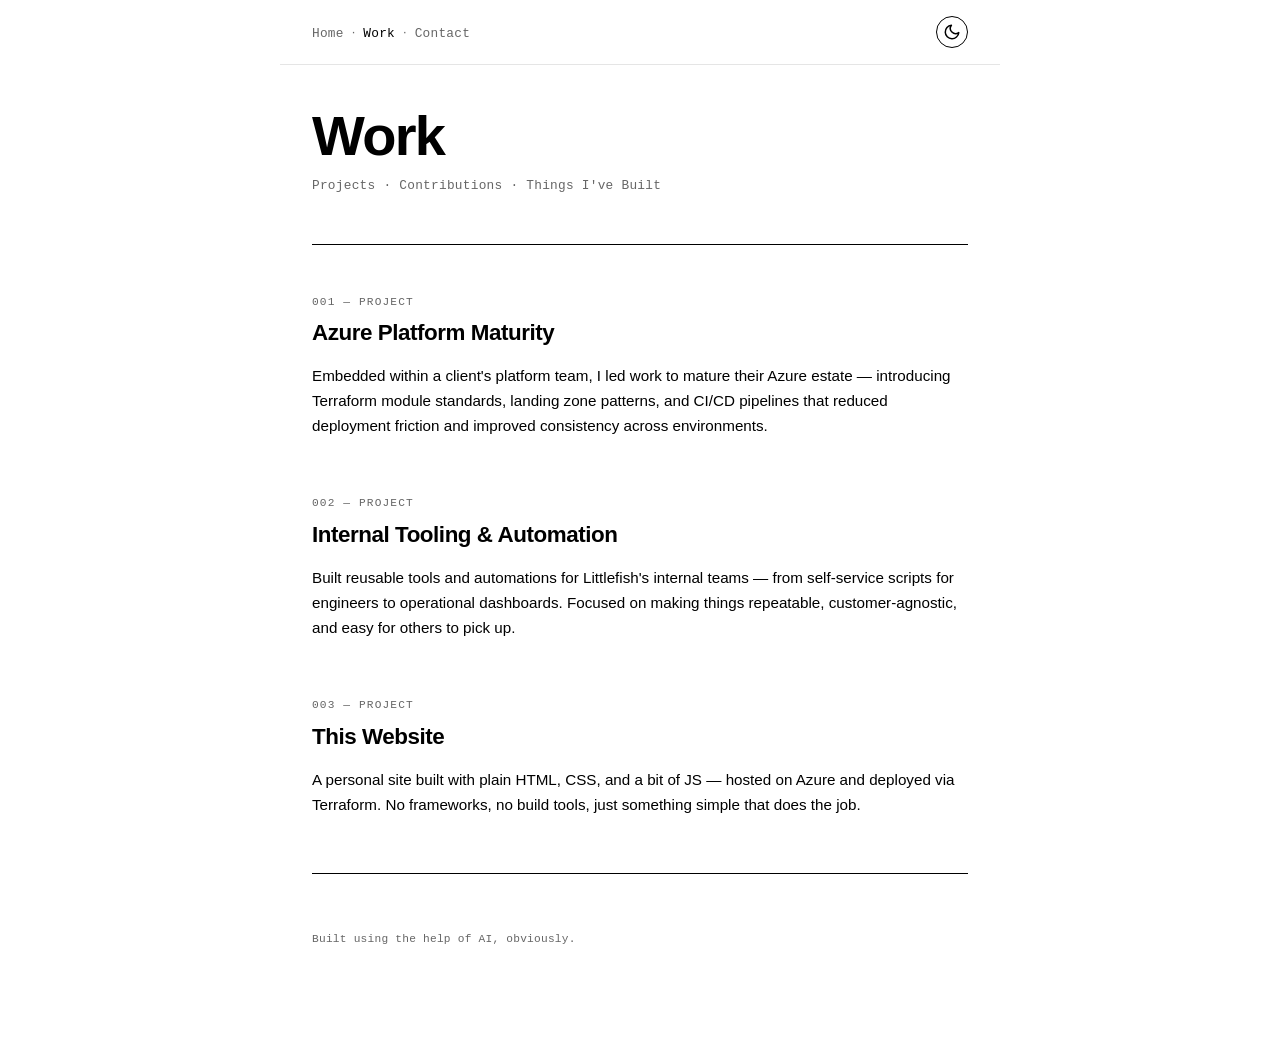
==== src/work.html @ ad44eb59 "feat(ui): enhance navigation and add work page" ====
<!DOCTYPE html>
<html lang="en">
<head>
  <meta charset="UTF-8">
  <meta name="viewport" content="width=device-width, initial-scale=1.0">
  <meta name="description" content="Jack — Projects and work I've been involved in.">
  <title>Jack — Work</title>
  <link rel="stylesheet" href="assets/css/styles.css">
  <script src="assets/js/theme.js"></script>
</head>
<body>

  <div id="custom-cursor" class="cursor cursor--hidden" aria-hidden="true"></div>

  <nav class="nav" aria-label="Main navigation">
    <ul class="nav-list">
      <li><a href="index.html" class="nav-link">Home</a></li>
      <li class="nav-separator" aria-hidden="true">·</li>
      <li><a href="work.html" class="nav-link active">Work</a></li>
      <li class="nav-separator" aria-hidden="true">·</li>
      <li><a href="mailto:jack@itsjack.cloud" class="nav-link">Contact</a></li>
    </ul>
    <button id="theme-toggle" class="theme-toggle" type="button" aria-label="Toggle colour mode">
      <svg class="icon icon-moon" xmlns="http://www.w3.org/2000/svg" width="18" height="18" viewBox="0 0 24 24" fill="none" stroke="currentColor" stroke-width="2" stroke-linecap="round" stroke-linejoin="round"><path d="M21 12.79A9 9 0 1 1 11.21 3 7 7 0 0 0 21 12.79z"/></svg>
      <svg class="icon icon-sun" xmlns="http://www.w3.org/2000/svg" width="18" height="18" viewBox="0 0 24 24" fill="none" stroke="currentColor" stroke-width="2" stroke-linecap="round" stroke-linejoin="round"><circle cx="12" cy="12" r="5"/><line x1="12" y1="1" x2="12" y2="3"/><line x1="12" y1="21" x2="12" y2="23"/><line x1="4.22" y1="4.22" x2="5.64" y2="5.64"/><line x1="18.36" y1="18.36" x2="19.78" y2="19.78"/><line x1="1" y1="12" x2="3" y2="12"/><line x1="21" y1="12" x2="23" y2="12"/><line x1="4.22" y1="19.78" x2="5.64" y2="18.36"/><line x1="18.36" y1="5.64" x2="19.78" y2="4.22"/></svg>
    </button>
  </nav>

  <main class="container">

    <header class="header">
      <h1>Work</h1>
      <p class="subtitle">Projects · Contributions · Things I've Built</p>
    </header>

    <section class="section" aria-labelledby="project-1-title">
      <p class="section-label">001 — Project</p>
      <h2 id="project-1-title" class="section-title">Azure Platform Maturity</h2>
      <div class="card">
        <p>
          Embedded within a client's platform team, I led work to mature their Azure estate —
          introducing Terraform module standards, landing zone patterns, and CI/CD pipelines
          that reduced deployment friction and improved consistency across environments.
        </p>
      </div>
    </section>

    <section class="section" aria-labelledby="project-2-title">
      <p class="section-label">002 — Project</p>
      <h2 id="project-2-title" class="section-title">Internal Tooling & Automation</h2>
      <div class="card">
        <p>
          Built reusable tools and automations for Littlefish's internal teams — from
          self-service scripts for engineers to operational dashboards. Focused on making
          things repeatable, customer-agnostic, and easy for others to pick up.
        </p>
      </div>
    </section>

    <section class="section" aria-labelledby="project-3-title">
      <p class="section-label">003 — Project</p>
      <h2 id="project-3-title" class="section-title">This Website</h2>
      <div class="card">
        <p>
          A personal site built with plain HTML, CSS, and a bit of JS — hosted on Azure
          and deployed via Terraform. No frameworks, no build tools, just something simple
          that does the job.
        </p>
      </div>
    </section>

    <hr class="divider">

    <footer class="footer">
      <p>Built using the help of AI, obviously.</p>
    </footer>

  </main>

  <script src="assets/js/cursor.js"></script>

</body>
</html>
---- src/assets/css/styles.css ----
*,
*::before,
*::after {
  box-sizing: border-box;
  margin: 0;
  padding: 0;
  transition: background-color 0.3s ease, color 0.3s ease, border-color 0.3s ease, fill 0.3s ease, stroke 0.3s ease;
}

:root {
  --color-bg: #ffffff;
  --color-text: #000000;
  --color-border: #000000;
  --color-tag-bg: #000000;
  --color-tag-text: #ffffff;
  --color-muted: #666666;
  --max-width: 720px;
  --transition: 0.3s ease;
  --font-body: "Helvetica Neue", Helvetica, Arial, sans-serif;
  --font-mono: "SF Mono", "Fira Code", "Fira Mono", "Roboto Mono", "Courier New", monospace;
}

@media (prefers-color-scheme: dark) {
  :root:not([data-theme="light"]) {
    --color-bg: #0a0a0a;
    --color-text: #ffffff;
    --color-border: #ffffff;
    --color-tag-bg: #ffffff;
    --color-tag-text: #000000;
    --color-muted: #999999;
  }
}

[data-theme="dark"] {
  --color-bg: #0a0a0a;
  --color-text: #ffffff;
  --color-border: #ffffff;
  --color-tag-bg: #ffffff;
  --color-tag-text: #000000;
  --color-muted: #999999;
}

html {
  font-size: 100%;
  scroll-behavior: smooth;
  -webkit-text-size-adjust: 100%;
}

body {
  font-family: var(--font-body);
  background-color: var(--color-bg);
  color: var(--color-text);
  line-height: 1.65;
  transition: background-color var(--transition), color var(--transition);
  min-height: 100vh;
  cursor: none;
}

a, button, input, textarea, select {
  cursor: none;
}

/* ---- Custom cursor ---- */

.cursor {
  width: 12px;
  height: 12px;
  background: var(--color-text);
  border-radius: 50%;
  position: fixed;
  top: 0;
  left: 0;
  pointer-events: none;
  z-index: 9999;
  transition: background-color var(--transition), transform 0.15s ease;
  transform: translate(-50%, -50%);
}

.cursor--hidden {
  opacity: 0;
}

.cursor--hover {
  transform: translate(-50%, -50%) scale(2.5);
}

/* ---- Layout ---- */

.nav {
  position: sticky;
  top: 0;
  z-index: 100;
  display: flex;
  align-items: center;
  justify-content: space-between;
  width: 100%;
  max-width: var(--max-width);
  margin: 0 auto;
  padding: 1rem 1.5rem;
  background: var(--color-bg);
  border-bottom: 1px solid rgba(0, 0, 0, 0.1);
  transition: background-color var(--transition), border-color var(--transition);
}

[data-theme="dark"] .nav {
  border-bottom-color: rgba(255, 255, 255, 0.1);
}

@media (prefers-color-scheme: dark) {
  :root:not([data-theme="light"]) .nav {
    border-bottom-color: rgba(255, 255, 255, 0.1);
  }
}

.nav-list {
  display: flex;
  align-items: center;
  gap: 0.5rem;
  list-style: none;
}

.nav-link {
  font-family: var(--font-mono);
  font-size: 0.8rem;
  letter-spacing: 0.02em;
  color: var(--color-muted);
  text-decoration: none;
  transition: color var(--transition);
}

.nav-link:hover,
.nav-link.active {
  color: var(--color-text);
}

.nav-separator {
  color: var(--color-muted);
  font-size: 0.8rem;
  user-select: none;
}

.container {
  width: 100%;
  max-width: var(--max-width);
  margin: 0 auto;
  padding: 1rem 1.5rem 4rem;
}

/* ---- Header / Profile ---- */

.header {
  text-align: left;
  padding: 0.5rem 0 3rem;
  border-bottom: 1px solid var(--color-border);
  margin-bottom: 3rem;
}

.profile-pic {
  width: 100px;
  height: 100px;
  border-radius: 50%;
  object-fit: cover;
  border: 2px solid var(--color-border);
  margin-bottom: 1.5rem;
  transition: border-color var(--transition);
}

.header h1 {
  font-size: 2.8rem;
  font-weight: 700;
  margin-bottom: 0.5rem;
  letter-spacing: -0.03em;
  line-height: 1.1;
}

.header .subtitle {
  color: var(--color-muted);
  font-family: var(--font-mono);
  font-size: 0.8rem;
  letter-spacing: 0.02em;
}

/* ---- Theme toggle ---- */

.theme-toggle {
  background: transparent;
  border: 1px solid var(--color-border);
  border-radius: 50%;
  width: 32px;
  height: 32px;
  display: flex;
  align-items: center;
  justify-content: center;
  cursor: none;
  transition: background-color var(--transition), border-color var(--transition);
  font-size: 0.9rem;
  line-height: 1;
  padding: 0;
  flex-shrink: 0;
}

.theme-toggle:focus-visible {
  outline: 2px solid var(--color-text);
  outline-offset: 2px;
}

.theme-toggle .icon {
  color: var(--color-text);
}

.theme-toggle .icon-sun {
  display: none;
}

/* ---- Icons ---- */

.icon {
  color: var(--color-text);
  flex-shrink: 0;
  transition: color var(--transition);
}

/* ---- Sections ---- */

.section {
  margin-bottom: 3.5rem;
}

.section-label {
  font-family: var(--font-mono);
  font-size: 0.7rem;
  font-weight: 400;
  text-transform: uppercase;
  letter-spacing: 0.1em;
  color: var(--color-muted);
  margin-bottom: 0.5rem;
}

.section-title {
  font-size: 1.4rem;
  font-weight: 700;
  letter-spacing: -0.02em;
  color: var(--color-text);
  margin-bottom: 1rem;
  line-height: 1.25;
}

/* ---- Cards ---- */

.card {
  background: var(--color-bg);
  border: none;
  padding: 0;
}

.card + .card {
  margin-top: 0.75rem;
}

.card p {
  color: var(--color-text);
  font-size: 0.95rem;
}

.card p + p {
  margin-top: 0.75rem;
}

/* ---- Tags ---- */

.tags {
  display: flex;
  flex-wrap: wrap;
  gap: 0.5rem;
  list-style: none;
}

.tag {
  background: transparent;
  color: var(--color-text);
  font-family: var(--font-mono);
  font-size: 0.75rem;
  padding: 0.4rem 0.85rem;
  border-radius: 100px;
  border: 1px solid var(--color-border);
  transition: background-color var(--transition), color var(--transition),
    border-color var(--transition);
}

.tag:hover {
  background: var(--color-tag-bg);
  color: var(--color-tag-text);
}

/* ---- Interests grid ---- */

.interests-grid {
  display: grid;
  grid-template-columns: 1fr 1fr;
  gap: 0.75rem;
}

.interest-item {
  background: var(--color-bg);
  border: 1px solid var(--color-border);
  border-radius: 4px;
  padding: 1.25rem 1rem;
  text-align: left;
  transition: background-color var(--transition), border-color var(--transition);
}

.interest-item .icon {
  display: block;
  margin-bottom: 0.5rem;
}

.interest-item span:last-child {
  font-size: 0.8rem;
  font-family: var(--font-mono);
  color: var(--color-text);
  letter-spacing: 0.02em;
}

/* ---- Values grid ---- */

.values-grid {
  display: grid;
  grid-template-columns: 1fr 1fr;
  gap: 0.75rem;
  margin-top: 1.5rem;
}

.value-item {
  background: var(--color-bg);
  border: 1px solid var(--color-border);
  border-radius: 4px;
  padding: 1.25rem 1rem;
  text-align: left;
  transition: background-color var(--transition), border-color var(--transition);
}

.value-item .icon {
  display: block;
  margin-bottom: 0.5rem;
}

.value-title {
  display: block;
  font-size: 0.85rem;
  font-weight: 700;
  margin-bottom: 0.25rem;
  letter-spacing: -0.01em;
}

.value-desc {
  display: block;
  font-size: 0.75rem;
  font-family: var(--font-mono);
  color: var(--color-muted);
  line-height: 1.5;
  letter-spacing: 0.01em;
}

/* ---- Divider ---- */

.divider {
  border: none;
  border-top: 1px solid var(--color-border);
  margin: 3.5rem 0;
  transition: border-color var(--transition);
}

/* ---- Footer ---- */

.footer {
  text-align: left;
  padding: 0 0 1rem;
  color: var(--color-muted);
  font-family: var(--font-mono);
  font-size: 0.7rem;
  letter-spacing: 0.02em;
}

.footer a {
  color: var(--color-text);
  text-decoration: none;
  border-bottom: 1px solid var(--color-border);
  transition: border-color var(--transition);
}

/* ---- Accessibility ---- */

@media (prefers-reduced-motion: reduce) {
  *,
  *::before,
  *::after {
    transition-duration: 0.01ms !important;
    animation-duration: 0.01ms !important;
  }

  html {
    scroll-behavior: auto;
  }
}

/* Hide custom cursor on touch devices */
@media (pointer: coarse) {
  body, a, button, input, textarea, select {
    cursor: auto;
  }

  .cursor {
    display: none;
  }
}

/* ---- Responsive ---- */

@media (min-width: 480px) {
  .nav {
    padding: 1rem 2rem;
  }

  .container {
    padding: 1.5rem 2rem 5rem;
  }

  .header {
    padding: 1rem 0 3rem;
  }

  .header h1 {
    font-size: 3.5rem;
  }

  .profile-pic {
    width: 120px;
    height: 120px;
  }
}
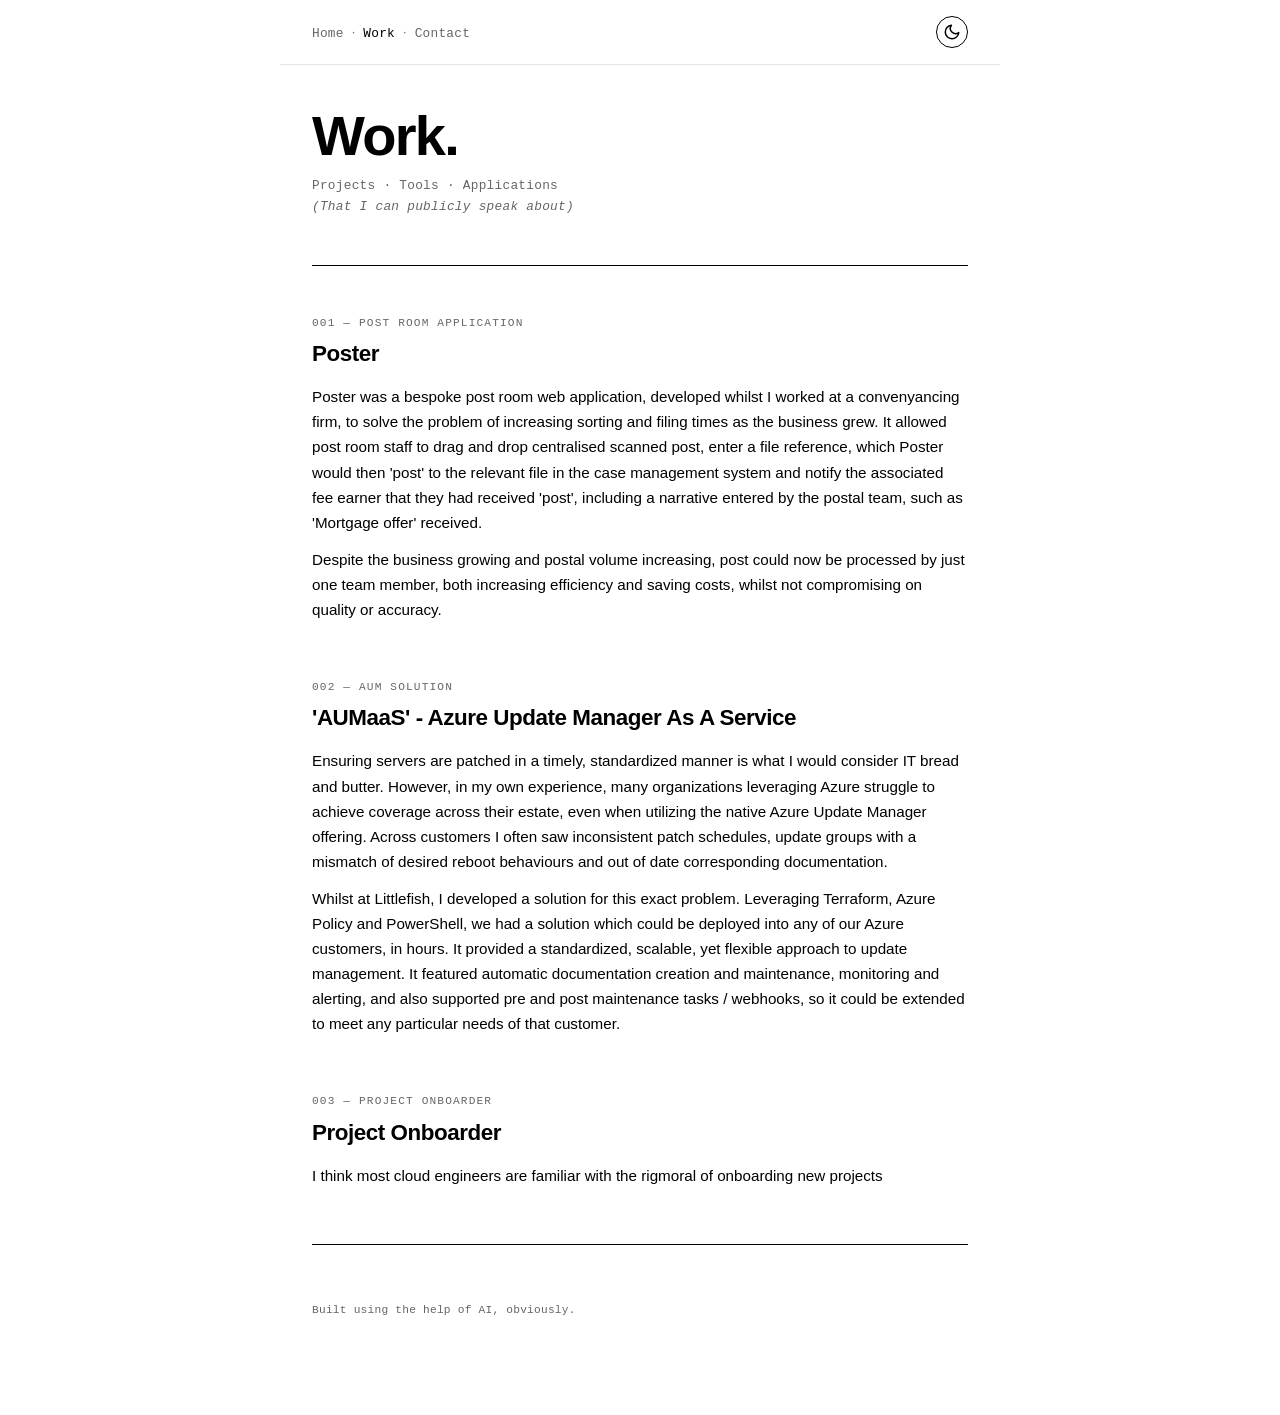
==== commit d326e140: "feat(ui): update titles and improve work descriptions" ====
--- a/src/work.html
+++ b/src/work.html
@@ -4,7 +4,7 @@
   <meta charset="UTF-8">
   <meta name="viewport" content="width=device-width, initial-scale=1.0">
   <meta name="description" content="Jack — Projects and work I've been involved in.">
-  <title>Jack — Work</title>
+  <title>My work 👇🏻</title>
   <link rel="stylesheet" href="assets/css/styles.css">
   <script src="assets/js/theme.js"></script>
 </head>
@@ -18,7 +18,7 @@
       <li class="nav-separator" aria-hidden="true">·</li>
       <li><a href="work.html" class="nav-link active">Work</a></li>
       <li class="nav-separator" aria-hidden="true">·</li>
-      <li><a href="mailto:jack@itsjack.cloud" class="nav-link">Contact</a></li>
+      <li><a href="mailto:hello@itsjack.cloud" class="nav-link">Contact</a></li>
     </ul>
     <button id="theme-toggle" class="theme-toggle" type="button" aria-label="Toggle colour mode">
       <svg class="icon icon-moon" xmlns="http://www.w3.org/2000/svg" width="18" height="18" viewBox="0 0 24 24" fill="none" stroke="currentColor" stroke-width="2" stroke-linecap="round" stroke-linejoin="round"><path d="M21 12.79A9 9 0 1 1 11.21 3 7 7 0 0 0 21 12.79z"/></svg>
@@ -29,42 +29,51 @@
   <main class="container">
 
     <header class="header">
-      <h1>Work</h1>
-      <p class="subtitle">Projects · Contributions · Things I've Built</p>
+      <h1>Work.</h1>
+      <p class="subtitle">Projects · Tools · Applications</p>
+      <p class="subtitle"><em>(That I can publicly speak about)</em></p>
     </header>
 
     <section class="section" aria-labelledby="project-1-title">
-      <p class="section-label">001 — Project</p>
-      <h2 id="project-1-title" class="section-title">Azure Platform Maturity</h2>
+      <p class="section-label">001 — Post Room Application</p>
+      <h2 id="project-1-title" class="section-title">Poster</h2>
       <div class="card">
         <p>
-          Embedded within a client's platform team, I led work to mature their Azure estate —
-          introducing Terraform module standards, landing zone patterns, and CI/CD pipelines
-          that reduced deployment friction and improved consistency across environments.
+          Poster was a bespoke post room web application, developed whilst I worked at a convenyancing firm, to solve the problem of
+          increasing sorting and filing times as the business grew. It allowed post room staff to drag and drop centralised scanned post, 
+          enter a file reference, which Poster would then 'post' to the relevant file in the case management system and notify the 
+          associated fee earner that they had received 'post', including a narrative entered by the postal team, such as 'Mortgage offer' received.
+        </p>
+        <p>
+          Despite the business growing and postal volume increasing, post could now be processed by just one team member, both increasing efficiency and saving costs,
+          whilst not compromising on quality or accuracy.
         </p>
       </div>
     </section>
 
     <section class="section" aria-labelledby="project-2-title">
-      <p class="section-label">002 — Project</p>
-      <h2 id="project-2-title" class="section-title">Internal Tooling & Automation</h2>
+      <p class="section-label">002 — AUM Solution</p>
+      <h2 id="project-2-title" class="section-title">'AUMaaS' - Azure Update Manager As A Service</h2>
       <div class="card">
         <p>
-          Built reusable tools and automations for Littlefish's internal teams — from
-          self-service scripts for engineers to operational dashboards. Focused on making
-          things repeatable, customer-agnostic, and easy for others to pick up.
+          Ensuring servers are patched in a timely, standardized manner is what I would consider IT bread and butter. However, in my own experience, many organizations
+          leveraging Azure struggle to achieve coverage across their estate, even when utilizing the native Azure Update Manager offering. Across customers I often saw inconsistent patch schedules, 
+          update groups with a mismatch of desired reboot behaviours and out of date corresponding documentation.
+        </p>
+        <p>
+          Whilst at Littlefish, I developed a solution for this exact problem. Leveraging Terraform, Azure Policy and PowerShell, we had a solution which could be deployed into any of our 
+          Azure customers, in hours. It provided a standardized, scalable, yet flexible approach to update management. It featured automatic documentation creation and maintenance, monitoring and alerting,
+          and also supported pre and post maintenance tasks / webhooks, so it could be extended to meet any particular needs of that customer.
         </p>
       </div>
     </section>
 
     <section class="section" aria-labelledby="project-3-title">
-      <p class="section-label">003 — Project</p>
-      <h2 id="project-3-title" class="section-title">This Website</h2>
+      <p class="section-label">003 — Project Onboarder</p>
+      <h2 id="project-3-title" class="section-title">Project Onboarder</h2>
       <div class="card">
         <p>
-          A personal site built with plain HTML, CSS, and a bit of JS — hosted on Azure
-          and deployed via Terraform. No frameworks, no build tools, just something simple
-          that does the job.
+          I think most cloud engineers are familiar with the rigmoral of onboarding new projects 
         </p>
       </div>
     </section>
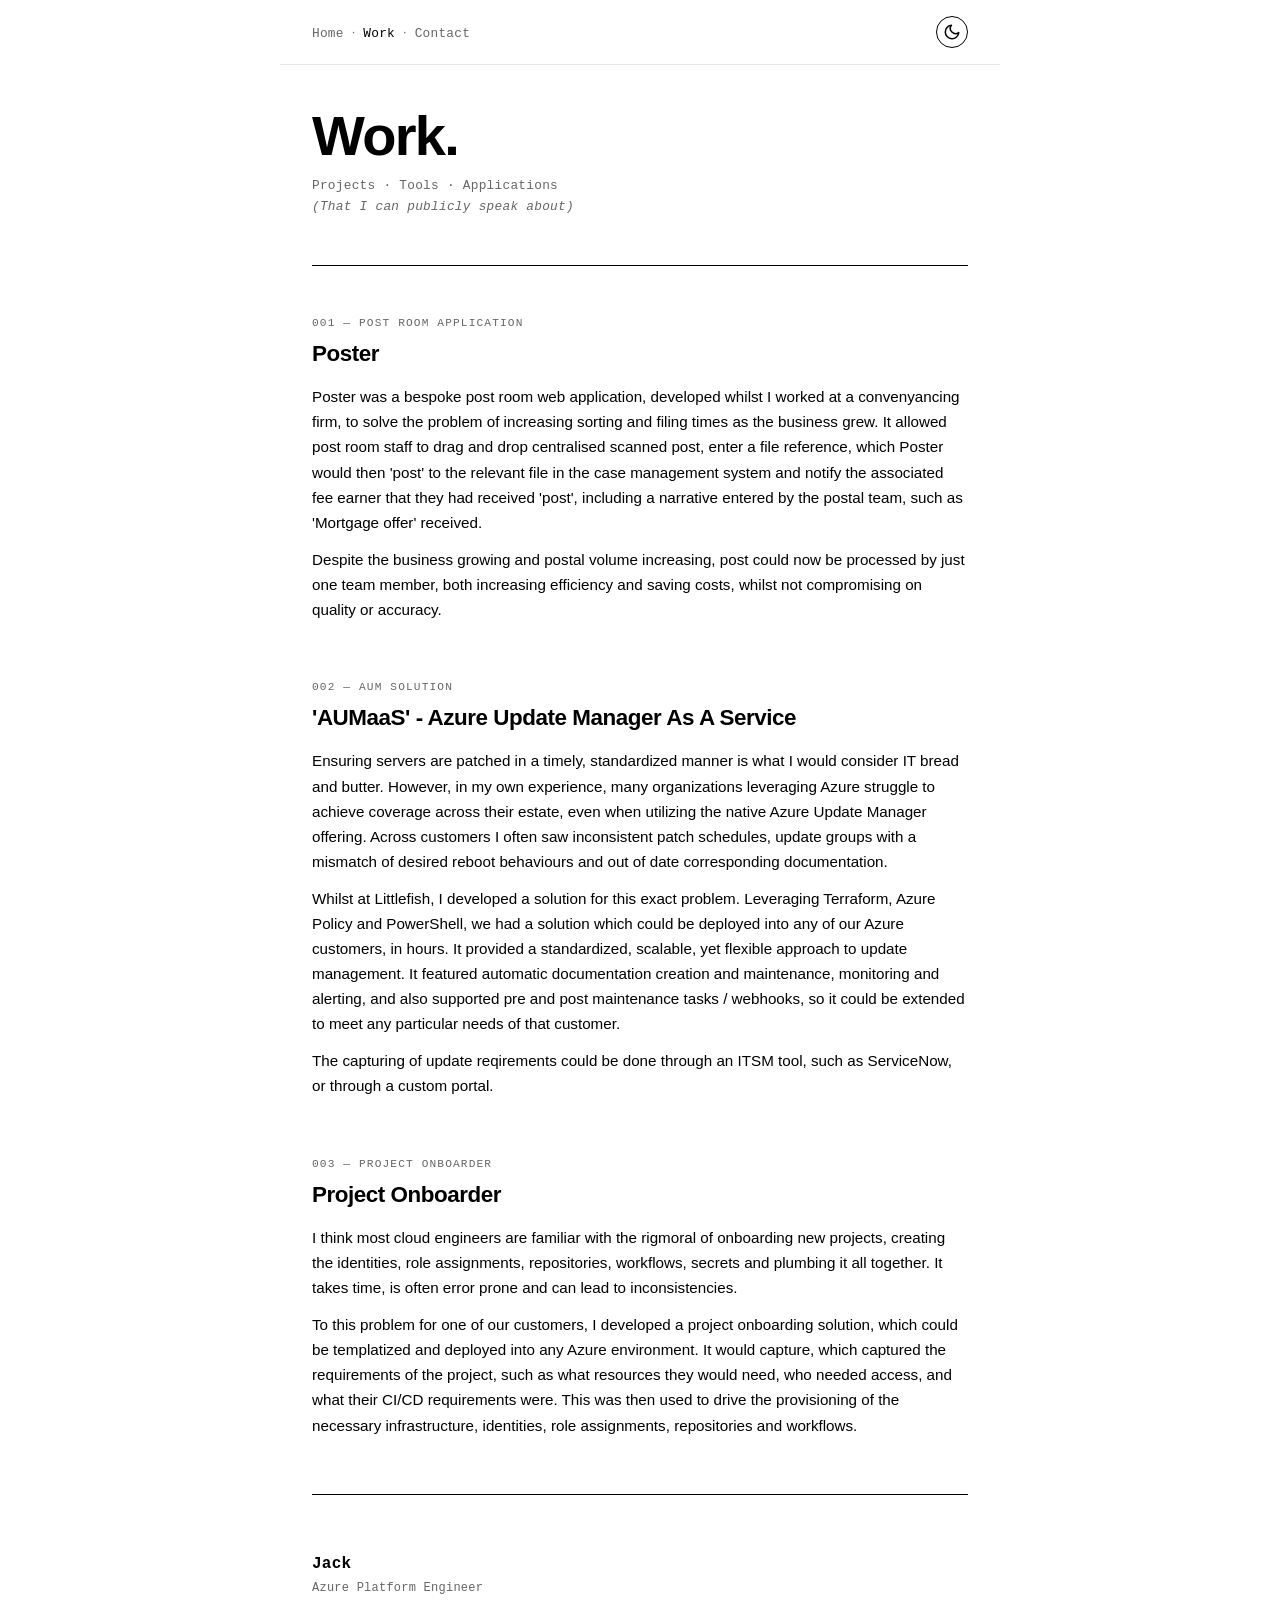
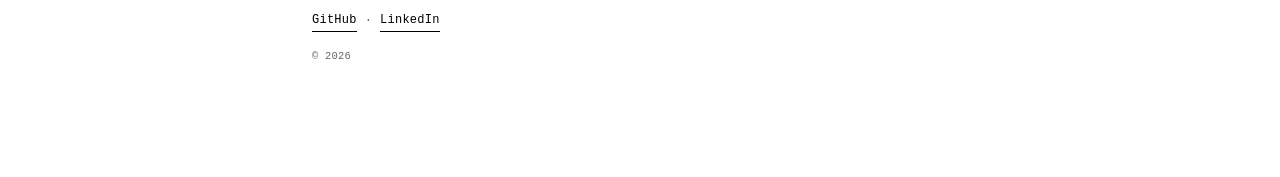
==== commit d13eecb0: "feat(ui): enhance interest section and update footer" ====
--- a/src/work.html
+++ b/src/work.html
@@ -5,6 +5,7 @@
   <meta name="viewport" content="width=device-width, initial-scale=1.0">
   <meta name="description" content="Jack — Projects and work I've been involved in.">
   <title>My work 👇🏻</title>
+  <link rel="icon" type="image/svg+xml" href="assets/img/favicon.svg">
   <link rel="stylesheet" href="assets/css/styles.css">
   <script src="assets/js/theme.js"></script>
 </head>
@@ -65,6 +66,9 @@
           Azure customers, in hours. It provided a standardized, scalable, yet flexible approach to update management. It featured automatic documentation creation and maintenance, monitoring and alerting,
           and also supported pre and post maintenance tasks / webhooks, so it could be extended to meet any particular needs of that customer.
         </p>
+        <p>
+          The capturing of update reqirements could be done through an ITSM tool, such as ServiceNow, or through a custom portal.
+        </p>
       </div>
     </section>
 
@@ -73,15 +77,31 @@
       <h2 id="project-3-title" class="section-title">Project Onboarder</h2>
       <div class="card">
         <p>
-          I think most cloud engineers are familiar with the rigmoral of onboarding new projects 
+          I think most cloud engineers are familiar with the rigmoral of onboarding new projects, creating the identities, role assignments,
+          repositories, workflows, secrets and plumbing it all together. It takes time, is often error prone and can lead to inconsistencies.
         </p>
+        <p>
+          To this problem for one of our customers, I developed a project onboarding solution, which could be templatized and deployed 
+          into any Azure environment. It would capture, which captured the requirements of the project, such as what resources they would need,
+          who needed access, and what their CI/CD requirements were. This was then used to drive the provisioning of the necessary infrastructure, identities, role assignments, repositories and workflows.
+        </p>
+        <p>
       </div>
     </section>
 
     <hr class="divider">
 
     <footer class="footer">
-      <p>Built using the help of AI, obviously.</p>
+      <div class="footer-top">
+        <p class="footer-name">Jack</p>
+        <p class="footer-role">Azure Platform Engineer</p>
+      </div>
+      <div class="footer-links">
+        <a href="https://github.com/hello-itsjack" target="_blank" rel="noopener noreferrer">GitHub</a>
+        <span class="footer-sep" aria-hidden="true">&middot;</span>
+        <a href="https://www.linkedin.com/in/itsjack" target="_blank" rel="noopener noreferrer">LinkedIn</a>
+      </div>
+      <p class="footer-note">&copy; 2026</p>
     </footer>
 
   </main>
--- a/src/assets/css/styles.css
+++ b/src/assets/css/styles.css
@@ -301,24 +301,41 @@
 }
 
 .interest-item {
-  background: var(--color-bg);
-  border: 1px solid var(--color-border);
+  position: relative;
   border-radius: 4px;
-  padding: 1.25rem 1rem;
-  text-align: left;
-  transition: background-color var(--transition), border-color var(--transition);
-}
-
-.interest-item .icon {
-  display: block;
-  margin-bottom: 0.5rem;
-}
-
-.interest-item span:last-child {
-  font-size: 0.8rem;
-  font-family: var(--font-mono);
-  color: var(--color-text);
-  letter-spacing: 0.02em;
+  overflow: hidden;
+  aspect-ratio: 4 / 3;
+  background: var(--color-surface);
+  display: flex;
+  align-items: flex-end;
+}
+
+.interest-item img {
+  position: absolute;
+  inset: 0;
+  width: 100%;
+  height: 100%;
+  object-fit: cover;
+  object-position: center center;
+  filter: grayscale(100%);
+}
+
+.interest-item::after {
+  content: '';
+  position: absolute;
+  inset: 0;
+  background: linear-gradient(to top, rgba(0,0,0,0.55) 0%, transparent 60%);
+}
+
+.interest-item span {
+  position: relative;
+  z-index: 1;
+  padding: 1rem;
+  font-family: var(--font-body);
+  font-size: 1.1rem;
+  font-weight: 700;
+  color: #ffffff;
+  letter-spacing: -0.02em;
 }
 
 /* ---- Values grid ---- */
@@ -374,18 +391,56 @@
 
 .footer {
   text-align: left;
-  padding: 0 0 1rem;
-  color: var(--color-muted);
-  font-family: var(--font-mono);
-  font-size: 0.7rem;
+  padding: 0 0 2rem;
+  color: var(--color-muted);
+  font-family: var(--font-mono);
+  font-size: 0.75rem;
   letter-spacing: 0.02em;
 }
 
-.footer a {
+.footer-top {
+  margin-bottom: 0.75rem;
+}
+
+.footer-name {
+  font-family: var(--font-heading);
+  font-size: 1rem;
+  font-weight: 700;
+  color: var(--color-text);
+  margin: 0;
+}
+
+.footer-role {
+  margin: 0.15rem 0 0;
+  color: var(--color-muted);
+}
+
+.footer-links {
+  display: flex;
+  gap: 0.5rem;
+  align-items: center;
+  margin-bottom: 1rem;
+}
+
+.footer-links a {
   color: var(--color-text);
   text-decoration: none;
   border-bottom: 1px solid var(--color-border);
   transition: border-color var(--transition);
+}
+
+.footer-links a:hover {
+  border-color: var(--color-text);
+}
+
+.footer-sep {
+  color: var(--color-muted);
+}
+
+.footer-note {
+  margin: 0;
+  color: var(--color-muted);
+  font-size: 0.65rem;
 }
 
 /* ---- Accessibility ---- */
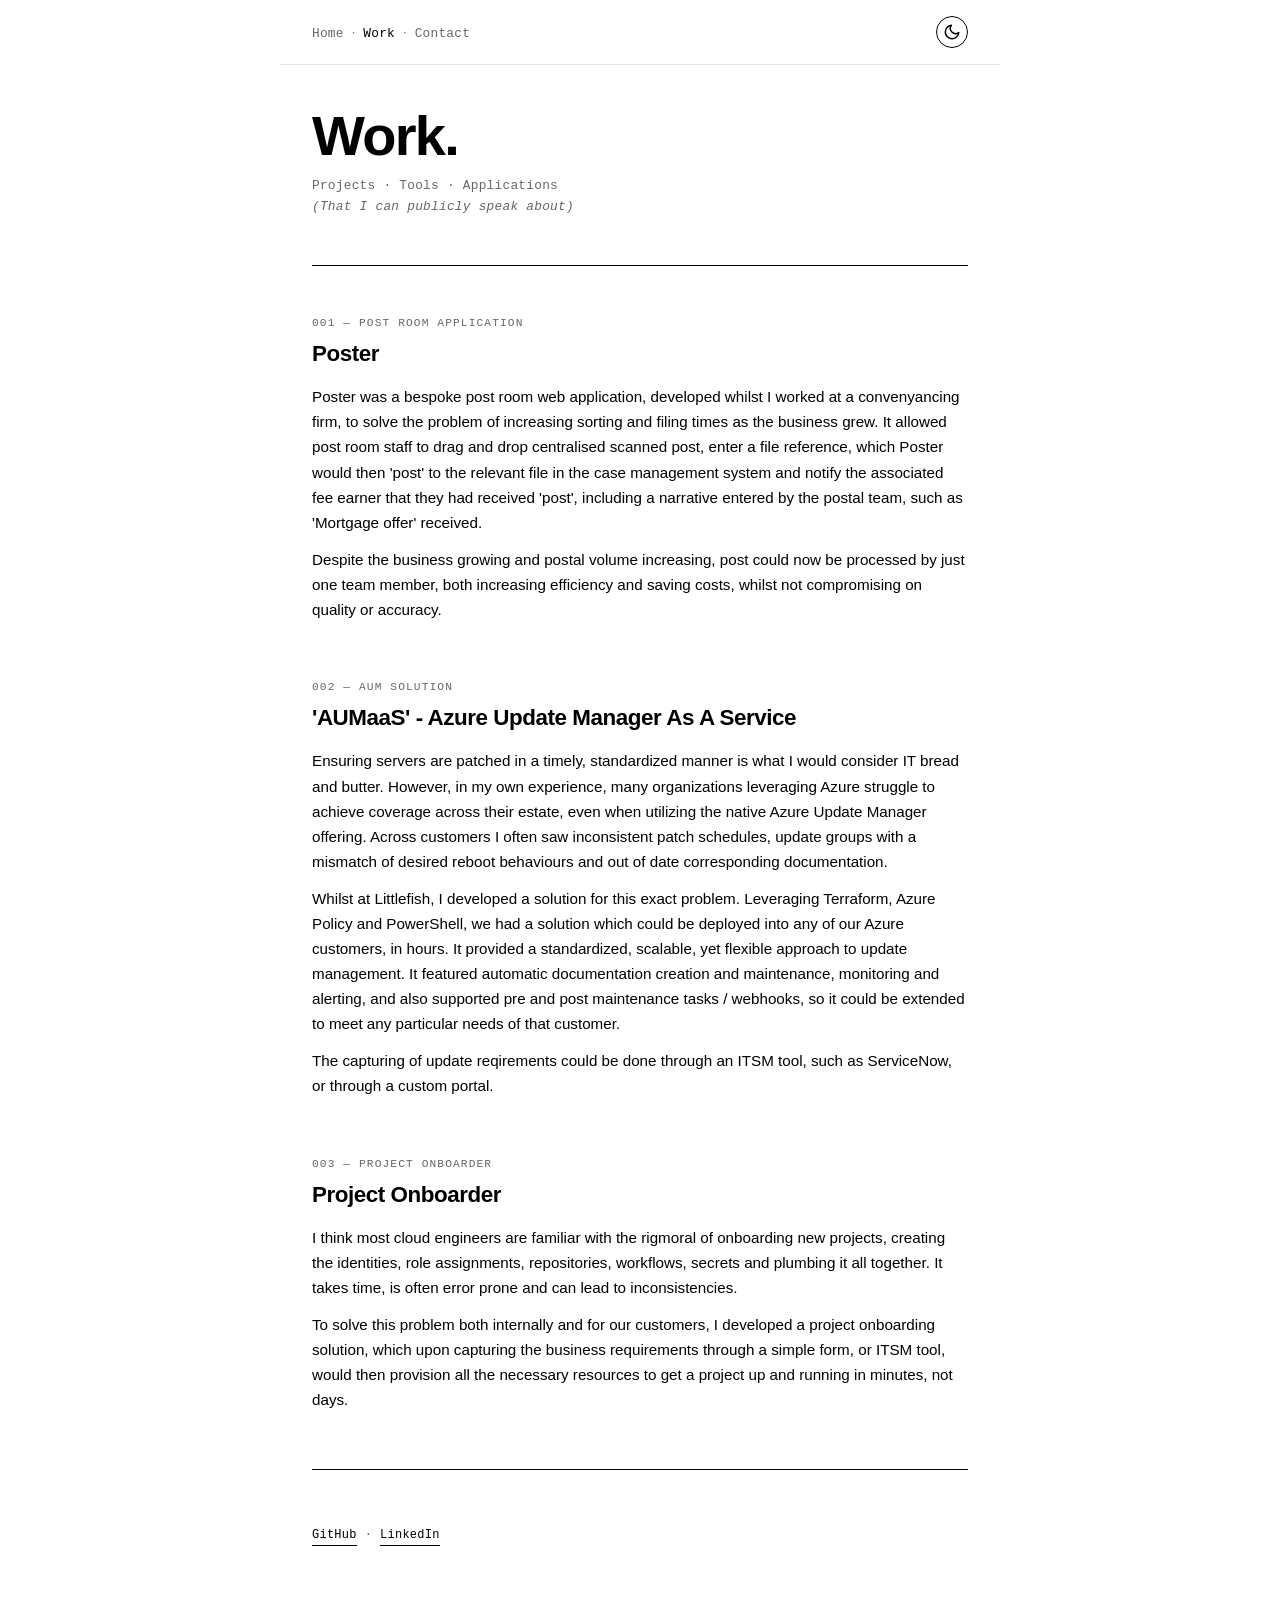
==== commit d880c8ff: "feat(ui): update technology section and footer links" ====
--- a/src/work.html
+++ b/src/work.html
@@ -81,9 +81,8 @@
           repositories, workflows, secrets and plumbing it all together. It takes time, is often error prone and can lead to inconsistencies.
         </p>
         <p>
-          To this problem for one of our customers, I developed a project onboarding solution, which could be templatized and deployed 
-          into any Azure environment. It would capture, which captured the requirements of the project, such as what resources they would need,
-          who needed access, and what their CI/CD requirements were. This was then used to drive the provisioning of the necessary infrastructure, identities, role assignments, repositories and workflows.
+          To solve this problem both internally and for our customers, I developed a project onboarding solution, which upon
+          capturing the business requirements through a simple form, or ITSM tool, would then provision all the necessary resources to get a project up and running in minutes, not days.
         </p>
         <p>
       </div>
@@ -92,16 +91,15 @@
     <hr class="divider">
 
     <footer class="footer">
-      <div class="footer-top">
-        <p class="footer-name">Jack</p>
-        <p class="footer-role">Azure Platform Engineer</p>
+      <!-- <div class="footer-top">
+        <p class="footer-name">Jack Huddlestone</p>
+      </div> -->
+      <div class="footer-links">
+        <a href="https://github.com/juddlestone" target="_blank" rel="noopener noreferrer">GitHub</a>
+        <span class="footer-sep" aria-hidden="true">&middot;</span>
+        <a href="https://www.linkedin.com/in/jackth/" target="_blank" rel="noopener noreferrer">LinkedIn</a>
       </div>
-      <div class="footer-links">
-        <a href="https://github.com/hello-itsjack" target="_blank" rel="noopener noreferrer">GitHub</a>
-        <span class="footer-sep" aria-hidden="true">&middot;</span>
-        <a href="https://www.linkedin.com/in/itsjack" target="_blank" rel="noopener noreferrer">LinkedIn</a>
-      </div>
-      <p class="footer-note">&copy; 2026</p>
+      <!-- <p class="footer-note">&copy; 2026</p> -->
     </footer>
 
   </main>
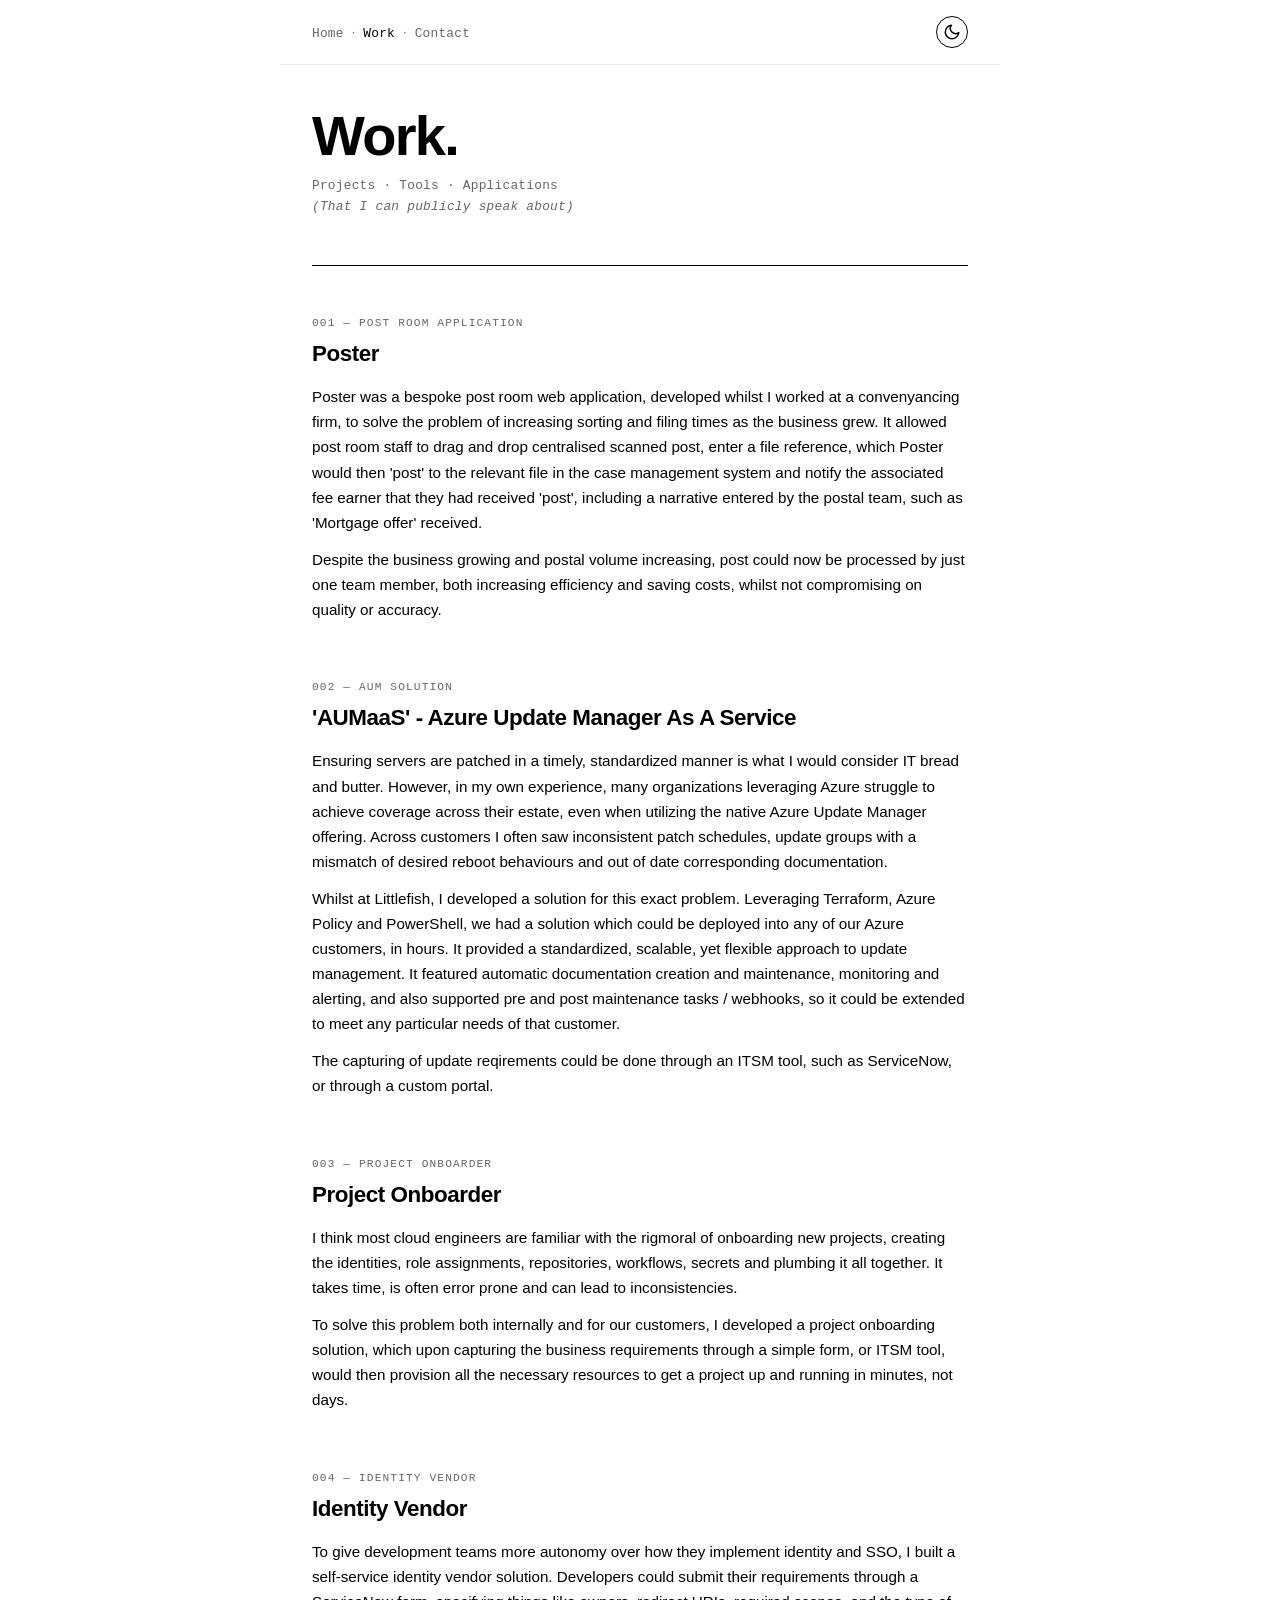
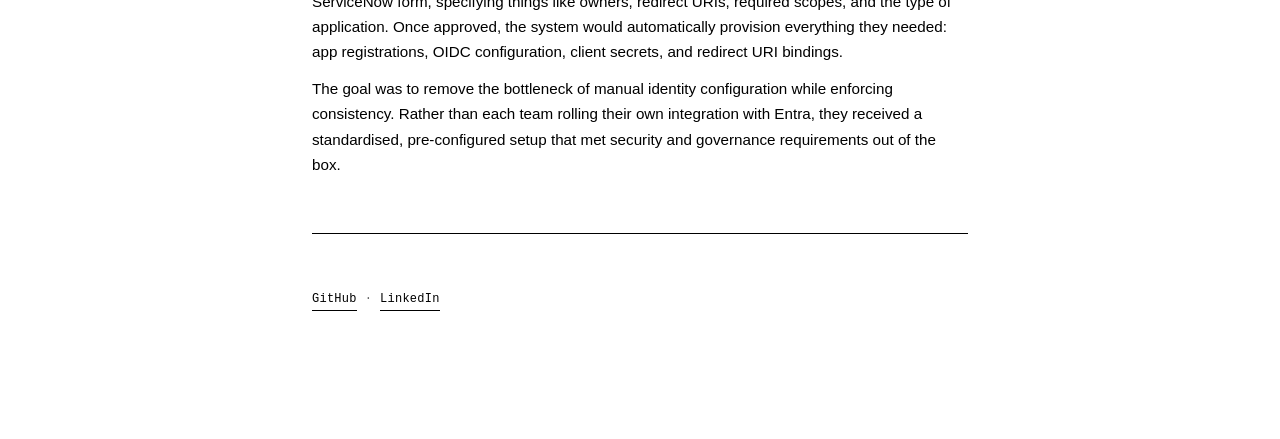
==== commit 17de7952: "feat(work): add new project section for Identity Vendor with detailed description" ====
--- a/src/work.html
+++ b/src/work.html
@@ -41,8 +41,8 @@
       <div class="card">
         <p>
           Poster was a bespoke post room web application, developed whilst I worked at a convenyancing firm, to solve the problem of
-          increasing sorting and filing times as the business grew. It allowed post room staff to drag and drop centralised scanned post, 
-          enter a file reference, which Poster would then 'post' to the relevant file in the case management system and notify the 
+          increasing sorting and filing times as the business grew. It allowed post room staff to drag and drop centralised scanned post,
+          enter a file reference, which Poster would then 'post' to the relevant file in the case management system and notify the
           associated fee earner that they had received 'post', including a narrative entered by the postal team, such as 'Mortgage offer' received.
         </p>
         <p>
@@ -58,11 +58,11 @@
       <div class="card">
         <p>
           Ensuring servers are patched in a timely, standardized manner is what I would consider IT bread and butter. However, in my own experience, many organizations
-          leveraging Azure struggle to achieve coverage across their estate, even when utilizing the native Azure Update Manager offering. Across customers I often saw inconsistent patch schedules, 
+          leveraging Azure struggle to achieve coverage across their estate, even when utilizing the native Azure Update Manager offering. Across customers I often saw inconsistent patch schedules,
           update groups with a mismatch of desired reboot behaviours and out of date corresponding documentation.
         </p>
         <p>
-          Whilst at Littlefish, I developed a solution for this exact problem. Leveraging Terraform, Azure Policy and PowerShell, we had a solution which could be deployed into any of our 
+          Whilst at Littlefish, I developed a solution for this exact problem. Leveraging Terraform, Azure Policy and PowerShell, we had a solution which could be deployed into any of our
           Azure customers, in hours. It provided a standardized, scalable, yet flexible approach to update management. It featured automatic documentation creation and maintenance, monitoring and alerting,
           and also supported pre and post maintenance tasks / webhooks, so it could be extended to meet any particular needs of that customer.
         </p>
@@ -88,6 +88,22 @@
       </div>
     </section>
 
+    <section class="section" aria-labelledby="project-4-title">
+      <p class="section-label">004 — Identity Vendor</p>
+      <h2 id="project-4-title" class="section-title">Identity Vendor</h2>
+      <div class="card">
+        <p>
+          To give development teams more autonomy over how they implement identity and SSO, I built a self-service identity vendor solution. Developers could submit their requirements
+          through a ServiceNow form, specifying things like owners, redirect URIs, required scopes, and the type of application. Once approved, the system would automatically provision everything
+          they needed: app registrations, OIDC configuration, client secrets, and redirect URI bindings.
+        </p>
+        <p>
+          The goal was to remove the bottleneck of manual identity configuration while enforcing consistency. Rather than each team rolling their own integration with Entra,
+          they received a standardised, pre-configured setup that met security and governance requirements out of the box.
+        </p>
+      </div>
+    </section>
+
     <hr class="divider">
 
     <footer class="footer">
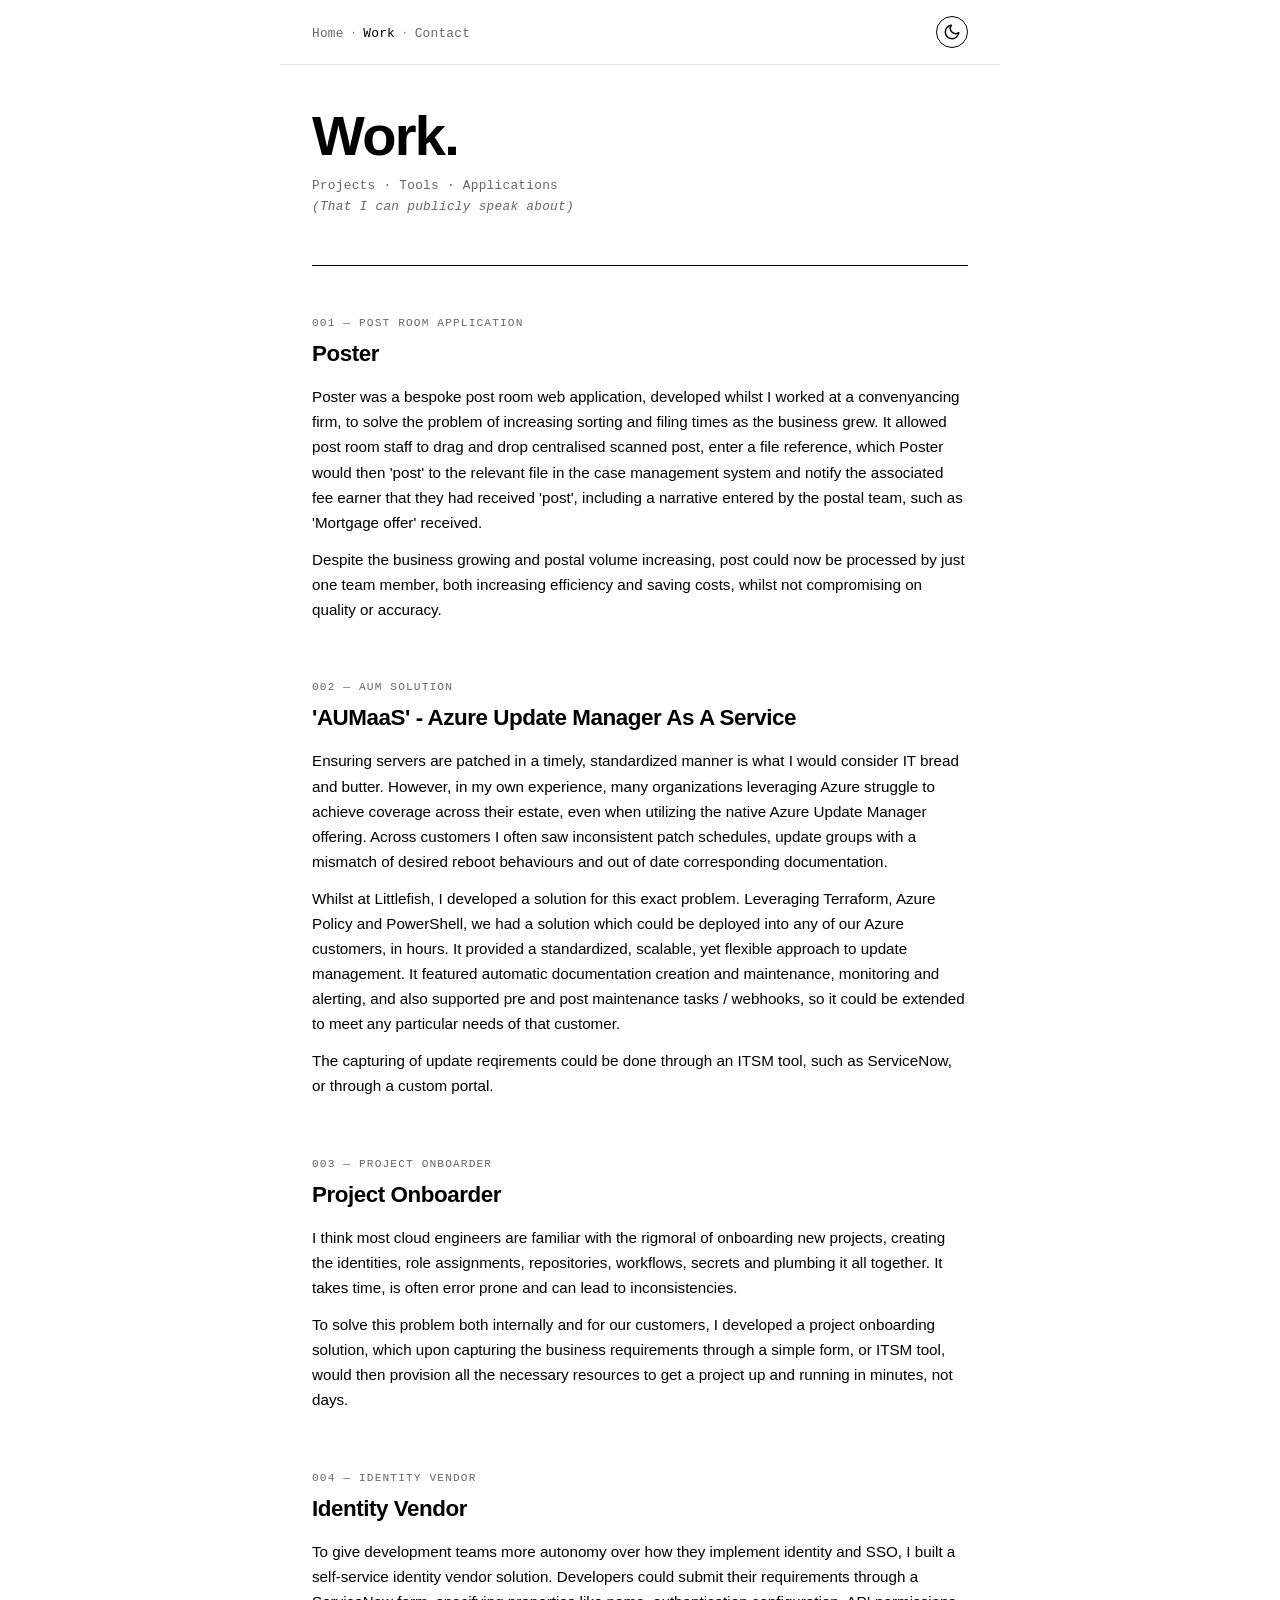
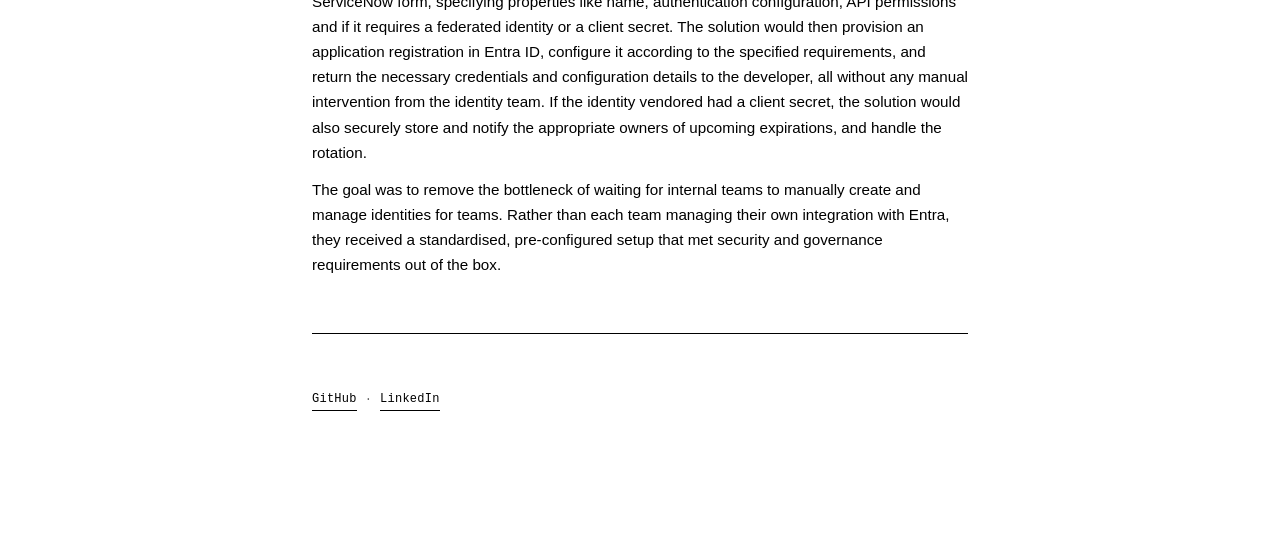
==== commit 04f6f070: "feat(work): enhance identity vendor description for clarity and detail" ====
--- a/src/work.html
+++ b/src/work.html
@@ -94,11 +94,11 @@
       <div class="card">
         <p>
           To give development teams more autonomy over how they implement identity and SSO, I built a self-service identity vendor solution. Developers could submit their requirements
-          through a ServiceNow form, specifying things like owners, redirect URIs, required scopes, and the type of application. Once approved, the system would automatically provision everything
-          they needed: app registrations, OIDC configuration, client secrets, and redirect URI bindings.
+          through a ServiceNow form, specifying properties like name, authentication configuration, API permissions and if it requires a federated identity or a client secret. The solution would then provision an application registration in Entra ID, configure it according to the specified requirements, and return the necessary credentials and configuration details to the developer, all without any manual intervention from the identity team.
+          If the identity vendored had a client secret, the solution would also securely store and notify the appropriate owners of upcoming expirations, and handle the rotation.
         </p>
         <p>
-          The goal was to remove the bottleneck of manual identity configuration while enforcing consistency. Rather than each team rolling their own integration with Entra,
+          The goal was to remove the bottleneck of waiting for internal teams to manually create and manage identities for teams. Rather than each team managing their own integration with Entra,
           they received a standardised, pre-configured setup that met security and governance requirements out of the box.
         </p>
       </div>
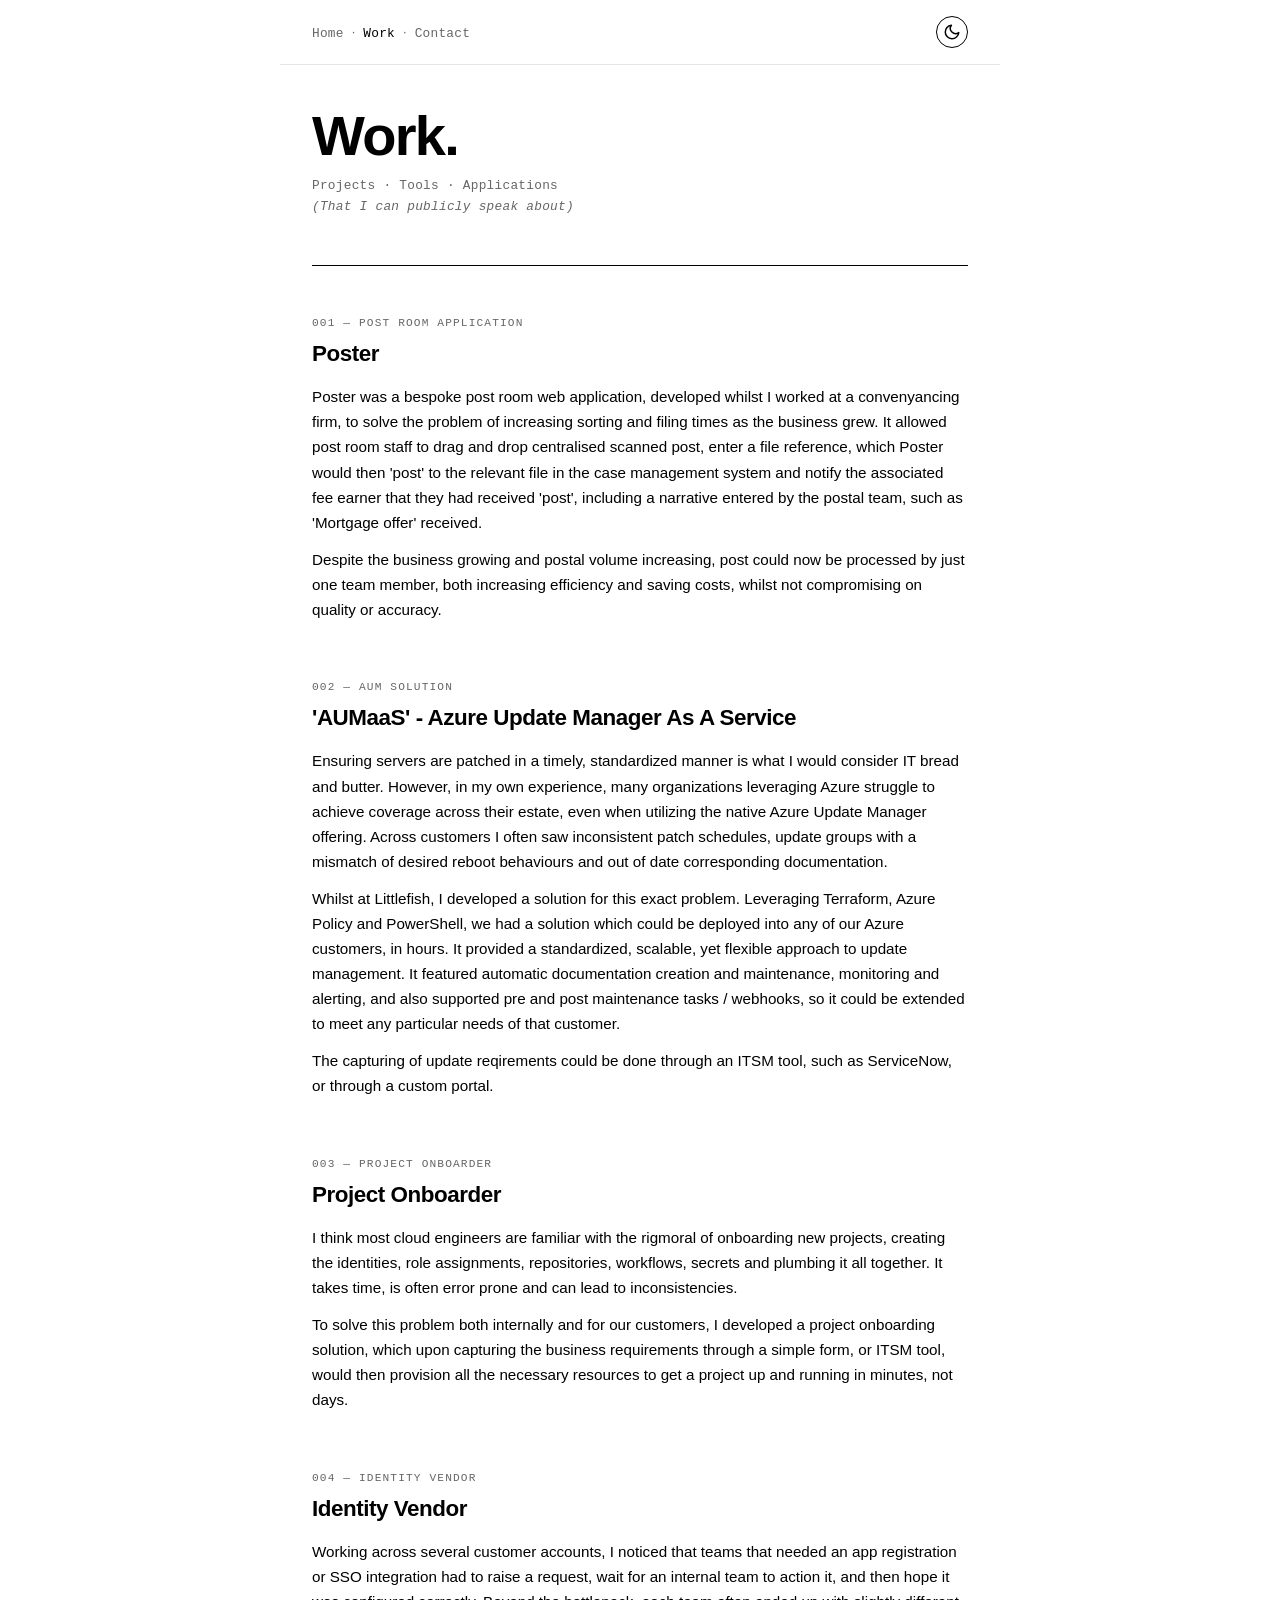
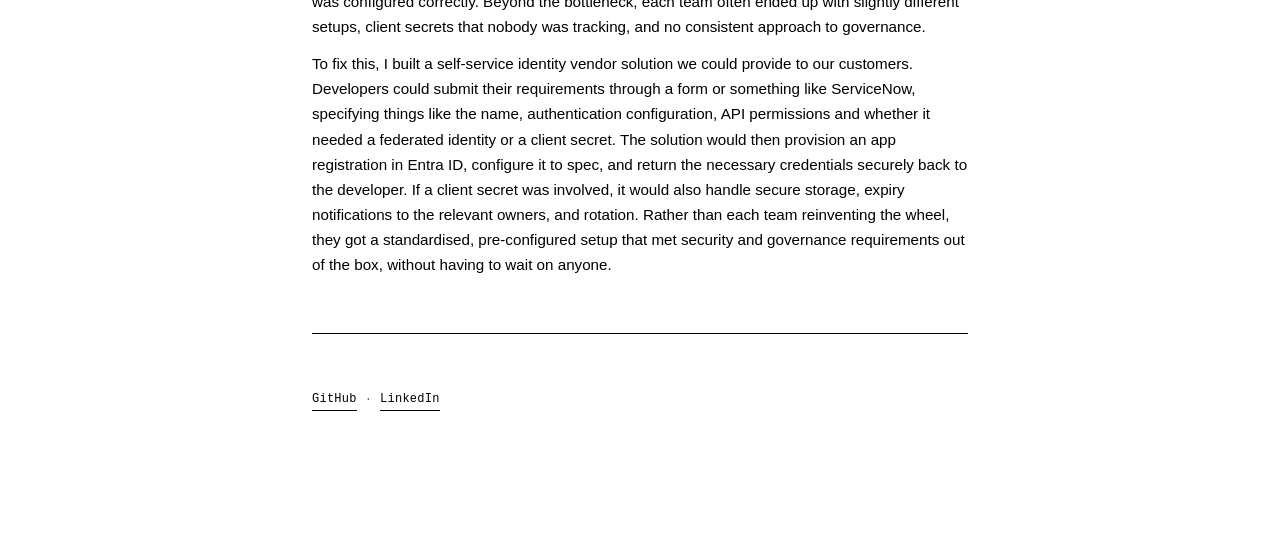
==== commit 31506bab: "feat(work): improve description of identity vendor solution for clarity and consistency" ====
--- a/src/work.html
+++ b/src/work.html
@@ -93,13 +93,14 @@
       <h2 id="project-4-title" class="section-title">Identity Vendor</h2>
       <div class="card">
         <p>
-          To give development teams more autonomy over how they implement identity and SSO, I built a self-service identity vendor solution. Developers could submit their requirements
-          through a ServiceNow form, specifying properties like name, authentication configuration, API permissions and if it requires a federated identity or a client secret. The solution would then provision an application registration in Entra ID, configure it according to the specified requirements, and return the necessary credentials and configuration details to the developer, all without any manual intervention from the identity team.
-          If the identity vendored had a client secret, the solution would also securely store and notify the appropriate owners of upcoming expirations, and handle the rotation.
+          Working across several customer accounts, I noticed that teams that needed an app registration or SSO integration had to raise a request, wait for an internal team to action it, and then hope it was configured correctly.
+          Beyond the bottleneck, each team often ended up with slightly different setups, client secrets that nobody was tracking, and no consistent approach to governance.
         </p>
         <p>
-          The goal was to remove the bottleneck of waiting for internal teams to manually create and manage identities for teams. Rather than each team managing their own integration with Entra,
-          they received a standardised, pre-configured setup that met security and governance requirements out of the box.
+          To fix this, I built a self-service identity vendor solution we could provide to our customers. Developers could submit their requirements through a form or something like ServiceNow, specifying things like the name, authentication configuration,
+          API permissions and whether it needed a federated identity or a client secret. The solution would then provision an app registration in Entra ID, configure it to spec, and return the
+          necessary credentials securely back to the developer. If a client secret was involved, it would also handle secure storage, expiry notifications to the relevant owners, and rotation.
+          Rather than each team reinventing the wheel, they got a standardised, pre-configured setup that met security and governance requirements out of the box, without having to wait on anyone.
         </p>
       </div>
     </section>
